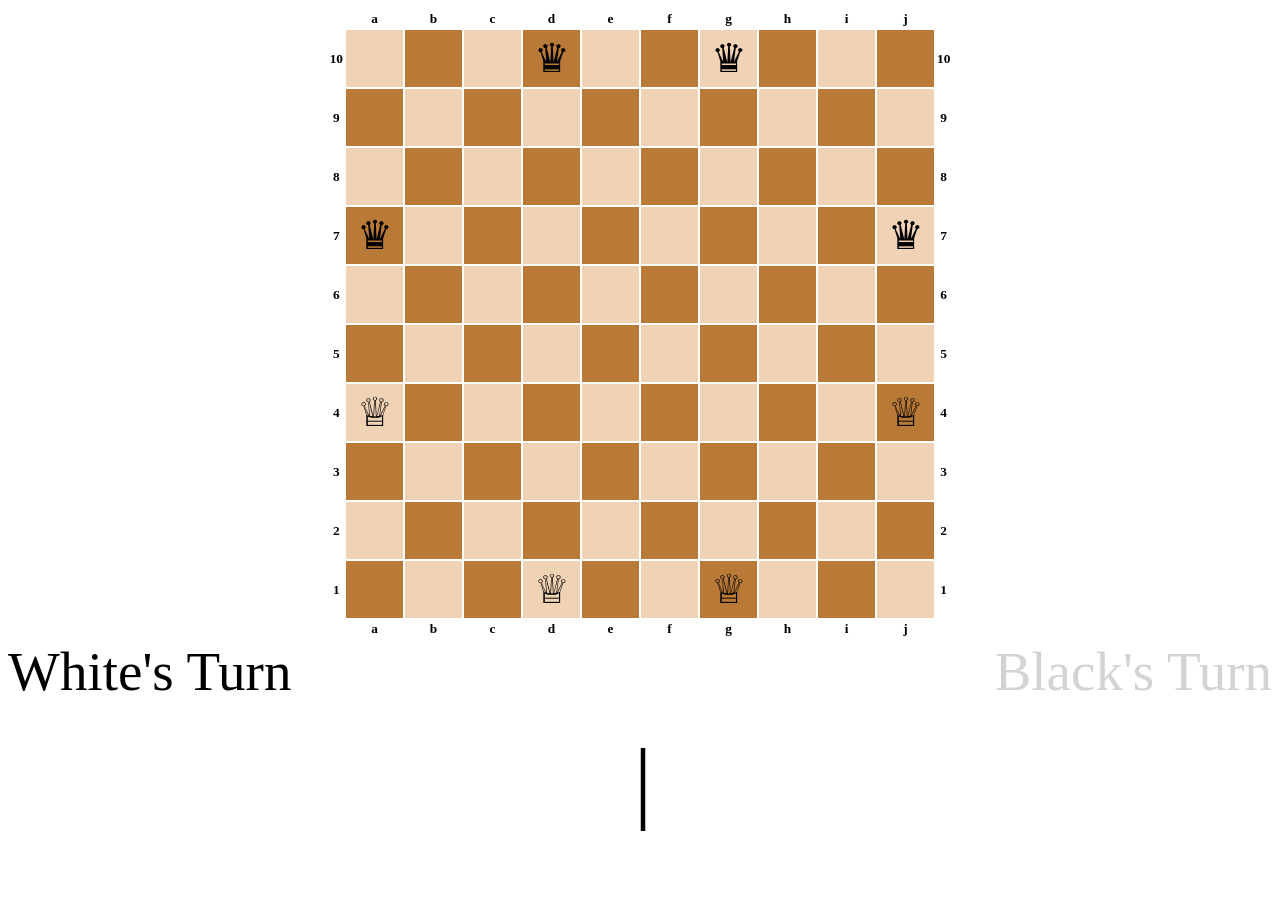
==== index.html @ f7ad94de "Pieces can move correctly now" ====
<!DOCTYPE html>
<html lang="en">
    
    <head><title>GameOfAmazons</title>
        <meta charset="UTF-8">
    <meta name="viewport" content="width=device-width, initial-scale=1.0">
        <link rel="stylesheet" type="text/css" href="style.css" />
        <script defer src="script.js"></script>
    
    
    </head>
    

    <body>
        <main>
        <div  class="white-turn-text mobile">
            White's Turn
        </div>
        <table>
            <tr>
                <th class="notations_cornor"></th>
                <th class="notations_hor">a</th><th class="notations_hor">b</th>
                <th class="notations_hor">c</th><th  class="notations_hor">d</th>
                <th class="notations_hor">e</th><th class="notations_hor">f</th>
                <th class="notations_hor">g</th><th class="notations_hor">h</th>
                <th class="notations_hor">i</th><th class="notations_hor">j</th>
                <th class="notations_cornor"></th>

            </tr>
            <tr>
                <!-- 10 -->
                <th class="notations_ver">10</th>
                <td class="lightsquare"></td><td></td>
                <td class="lightsquare"></td><td><div class="black-piece" id="1">♛</div></td>
                <td class="lightsquare"></td><td></td>
                <td class="lightsquare"><div class="black-piece" id="2">♛</div> </td><td></td>
                <td class="lightsquare"></td><td></td>
                <th class="notations_ver">10</th>
            </tr>
            <tr>
                <!-- 9 -->
                <th class="notations_ver">9</th>
                <td></td><td class="lightsquare"></td>
                <td></td><td class="lightsquare"></td>
                <td></td><td class="lightsquare"></td>
                <td></td><td class="lightsquare"></td>
                <td></td><td class="lightsquare"></td>
                <th class="notations_ver">9</th>
            </tr>
            <tr>
                <!-- 8 -->
                <th class="notations_ver">8</th>
                <td class="lightsquare"></td><td></td>
                <td class="lightsquare"></td><td></td>
                <td class="lightsquare"></td><td></td>
                <td class="lightsquare"></td><td></td>
                <td class="lightsquare"></td><td></td>
                <th class="notations_ver">8</th>
            </tr>
            <tr>
                <!-- 7 -->
                <th class="notations_ver">7</th>
                <td><div class="black-piece" id="3">♛</div> </td><td class="lightsquare"></td>
                <td></td><td class="lightsquare"></td>
                <td></td><td class="lightsquare"></td>
                <td></td><td class="lightsquare"></td>
                <td></td><td class="lightsquare"><div class="black-piece" id="4">♛</div></td>
                <th class="notations_ver">7</th>
                
            </tr>
            <tr>
                <!-- 6 -->
                <th class="notations_ver">6</th>
                <td class="lightsquare"></td><td></td>
                <td class="lightsquare"></td><td></td>
                <td class="lightsquare"></td><td></td>
                <td class="lightsquare"></td><td></td>
                <td class="lightsquare"></td><td></td>
                <th class="notations_ver">6</td>
            </tr>
            <tr>
                <!-- 5 -->
                <th class="notations_ver">5</th>
                <td></td><td class="lightsquare"></td>
                <td></td><td class="lightsquare"></td>
                <td></td><td class="lightsquare"></td>
                <td></td><td class="lightsquare"></td>
                <td></td><td class="lightsquare"></td>
                <th class="notations_ver">5</th>
                
            </tr>
            <tr>
                <!-- 4 -->
                <th class="notations_ver">4</th>
                <td class="lightsquare"><div class="white-piece" id="5">♕</div></td><td></td>
                <td class="lightsquare"></td><td></td>
                <td class="lightsquare"></td><td></td>
                <td class="lightsquare"></td><td></td>
                <td class="lightsquare"></td><td><div class="white-piece" id="6">♕</div></td>
                <th class="notations_ver">4</th>
            </tr>
            <tr>
                <!-- 3 -->
                <th class="notations_ver">3</th>
                <td></td><td class="lightsquare"></td>
                <td></td><td class="lightsquare"></td>
                <td></td><td class="lightsquare"></td>
                <td></td><td class="lightsquare"></td>
                <td></td><td class="lightsquare"></td>
                <th class="notations_ver">3</th>
                
            </tr>
            <tr>
                <!-- 2 -->
                <th class="notations_ver">2</th>
                <td class="lightsquare"></td><td></td>
                <td class="lightsquare"></td><td></td>
                <td class="lightsquare"></td><td></td>
                <td class="lightsquare"></td><td></td>
                <td class="lightsquare"></td><td></td>
                <th class="notations_ver">2</th>
            </tr>
            <tr>
                <!-- 1 -->
                <th class="notations_ver">1</th>
                <td></td><td class="lightsquare"></td>
                <td></td><td class="lightsquare"><div class="white-piece" id="7">♕</div></td>
                <td></td><td class="lightsquare"></td>
                <td><div class="white-piece" id="8">♕</div></td><td class="lightsquare"></td>
                <td></td><td class="lightsquare"></td>
                <th class="notations_ver">1</th>
                
            </tr>
            <tr>
                <th class="notations_cornor"></th>
                <th  class="notations_hor">a</th><th class="notations_hor">b</th>
                <th class="notations_hor">c</th><th  class="notations_hor">d</th>
                <th class="notations_hor">e</th><th class="notations_hor">f</th>
                <th class="notations_hor">g</th><th class="notations_hor">h</th>
                <th class="notations_hor">i</th><th class="notations_hor">j</th>
                <th class="notations_cornor"></th>

            </tr>
            
        </table>
        <div class="desktop">
        <div class="white-turn-text">White's Turn</div>
        <p id="divider">|</p>
        <div class="black-turn-text">Black's Turn</div>
    </div>
    <div class="black-turn-text mobile">
        Black's Turn
    </div>
</main>
    </body>
</html>
---- style.css ----
td{
                
    font-size: 40px;
    display: table-cell;
    vertical-align: middle;
    background-color: #ba7a37;
    width: 55px;
    height: 55px;
    text-align: center;
}
td{
    
    font-size: 40px;
    display: table-cell;
    vertical-align: middle;
    background-color: #ba7a37;
    width: 55px;
    height: 55px;
    text-align: center;
}

main {
    display: flex;
    flex-direction: column;
    justify-content: space-between;
    align-items: center;
    height: 100vh;
}



.mobile {
    display: none;
}

.desktop {
    margin: 0;
    width: 100%;
}

.white-turn-text {
    text-align: center;
    color: black;
    font-family: "open sans";
    font-size: 55px;
}

.black-turn-text {
    text-align: center;
    font-family: "open sans";
    font-size: 55px;
    color: lightgray;
}

#divider{
    font-size: 90px;
    margin-left: 15px;
    margin-right: 15px;
}

.lightsquare{
    background-color: #f0d2b4;
}

.notations_hor{
    background-color: transparent;
    text-align: center;
    width: 55px;
    height: 10px;
    font-size: smaller;
}

div {
    display: flex;
    justify-content: space-between;
}

.black-piece{
    display: inline;
}

.white-piece{
    display: inline;
}


.notations_ver{
    background-color: transparent;
    text-align: center;
    width: 0px;
    height: 55px;
    font-size: smaller;
}
.notations_cornor{
    background-color: transparent;
    text-align: center;
    width: 0px;
    height: 0px;
    font-size: smaller;
}

@media screen and (max-width: 560px) {
    .white-piece {
        height: 4.5vw;
        width: 4.5vw;
    }

    .black-piece {
        height: 4.5vw;
        width: 4.5vw;
    }

    td {
        width: 12vw;
        height: 12vw;
    }

    .red-turn-text {
        font-size: 40px;
    }
    
    .black-turn-text {
        font-size: 40px;
    }

    table {
        margin: 0;
    }

    .mobile {
        display: block;
    }

    .desktop {
        display: none;
    }

    .red-turn-text {
        -webkit-transform:rotate(-180deg);
        -moz-transform:rotate(-180deg);
        -o-transform:rotate(-180deg);
        transform:rotate(-180deg);
        filter:progid:DXImageTransform.Microsoft.BasicImage(rotation=2);    
    }
}

@media screen and (max-width: 380px) {
    .white-piece {
        height: 3vw;
        width: 3vw;
    }

    .black-piece {
        height: 3vw;
        width: 3vw;
    }
}
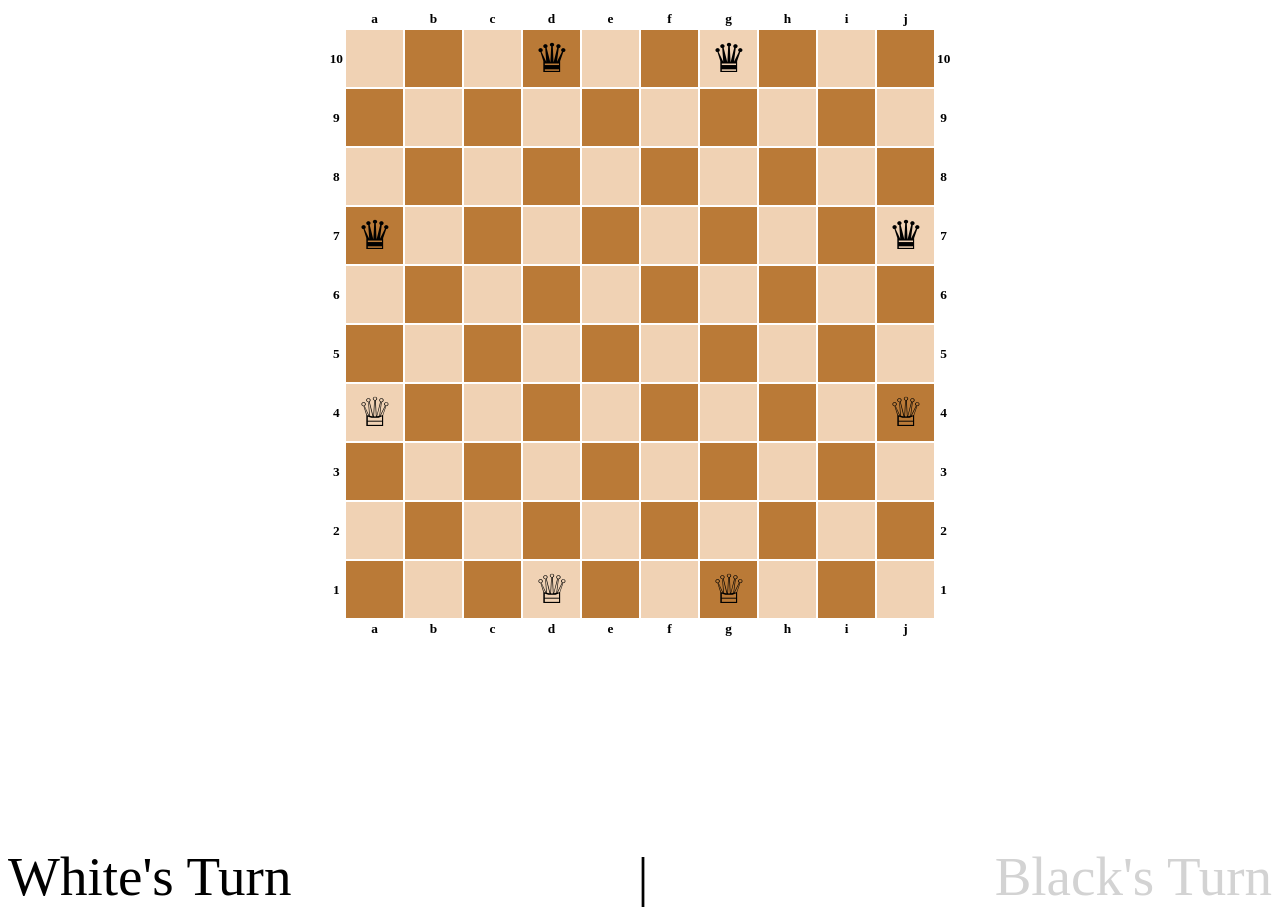
==== commit 5109f4a2: "All bug fixed, finishing touch remains" ====
--- a/index.html
+++ b/index.html
@@ -145,7 +145,7 @@
         </table>
         <div class="desktop">
         <div class="white-turn-text">White's Turn</div>
-        <p id="divider">|</p>
+        <div id="divider">|</div>
         <div class="black-turn-text">Black's Turn</div>
     </div>
     <div class="black-turn-text mobile">
--- a/style.css
+++ b/style.css
@@ -8,15 +8,9 @@
     height: 55px;
     text-align: center;
 }
-td{
-    
+.circle:before {
+    content: ' \25CF';
     font-size: 40px;
-    display: table-cell;
-    vertical-align: middle;
-    background-color: #ba7a37;
-    width: 55px;
-    height: 55px;
-    text-align: center;
 }
 
 main {
@@ -53,7 +47,7 @@
 }
 
 #divider{
-    font-size: 90px;
+    font-size: 55px;
     margin-left: 15px;
     margin-right: 15px;
 }
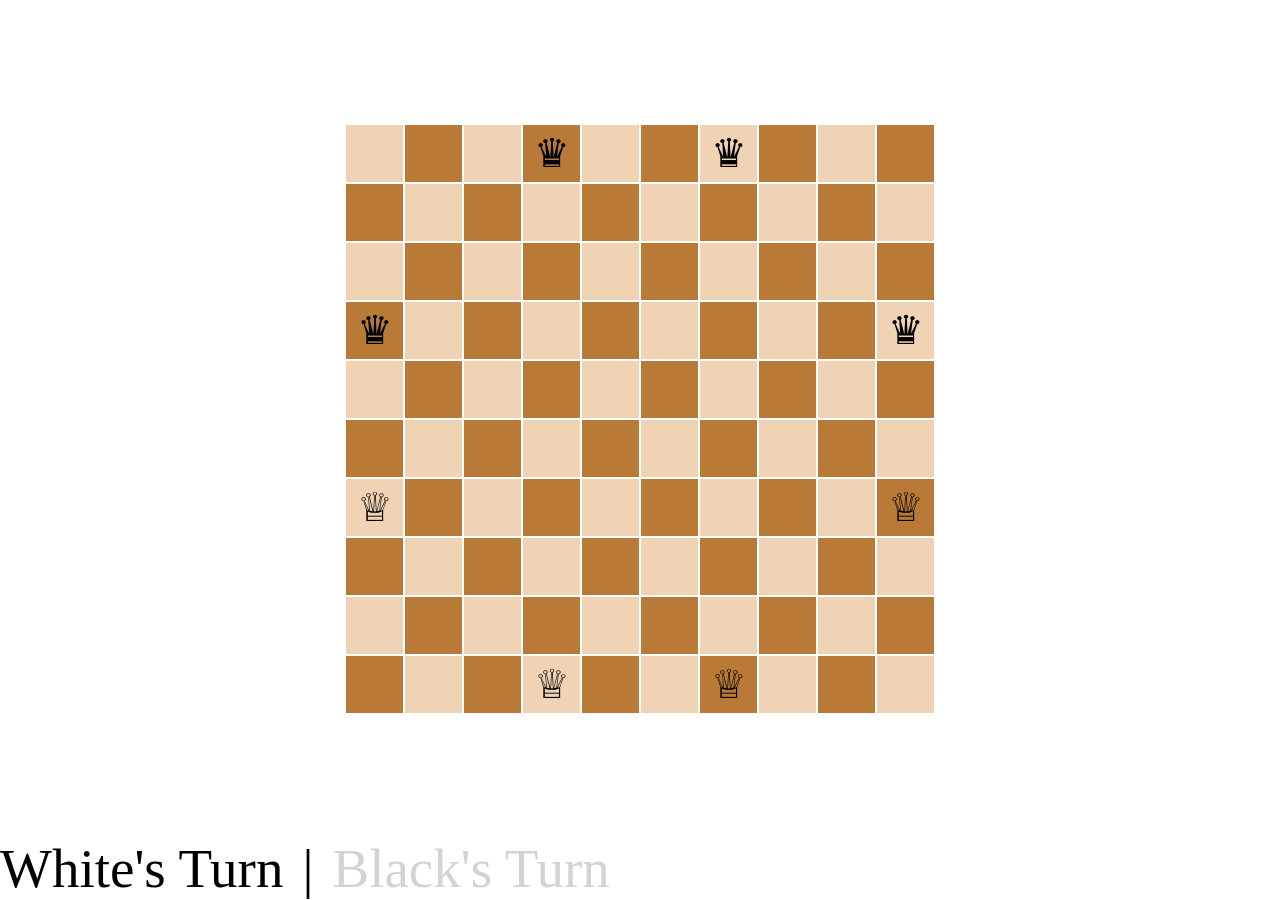
==== commit 71ec1d59: "no" ====
--- a/index.html
+++ b/index.html
@@ -4,143 +4,125 @@
     <head><title>GameOfAmazons</title>
         <meta charset="UTF-8">
     <meta name="viewport" content="width=device-width, initial-scale=1.0">
+    <meta http-equiv="X-UA-Compatible" content="ie=edge">
         <link rel="stylesheet" type="text/css" href="style.css" />
         <script defer src="script.js"></script>
-    
-    
     </head>
     
 
     <body>
         <main>
-        <div  class="white-turn-text mobile">
-            White's Turn
-        </div>
+            <div class="black-turn-text mobile">
+                Black's Turn
+            </div>
+        
         <table>
-            <tr>
-                <th class="notations_cornor"></th>
-                <th class="notations_hor">a</th><th class="notations_hor">b</th>
-                <th class="notations_hor">c</th><th  class="notations_hor">d</th>
-                <th class="notations_hor">e</th><th class="notations_hor">f</th>
-                <th class="notations_hor">g</th><th class="notations_hor">h</th>
-                <th class="notations_hor">i</th><th class="notations_hor">j</th>
-                <th class="notations_cornor"></th>
-
-            </tr>
+            
             <tr>
                 <!-- 10 -->
-                <th class="notations_ver">10</th>
+               
                 <td class="lightsquare"></td><td></td>
                 <td class="lightsquare"></td><td><div class="black-piece" id="1">♛</div></td>
                 <td class="lightsquare"></td><td></td>
                 <td class="lightsquare"><div class="black-piece" id="2">♛</div> </td><td></td>
                 <td class="lightsquare"></td><td></td>
-                <th class="notations_ver">10</th>
+            
             </tr>
             <tr>
                 <!-- 9 -->
-                <th class="notations_ver">9</th>
+                
                 <td></td><td class="lightsquare"></td>
                 <td></td><td class="lightsquare"></td>
                 <td></td><td class="lightsquare"></td>
                 <td></td><td class="lightsquare"></td>
                 <td></td><td class="lightsquare"></td>
-                <th class="notations_ver">9</th>
+                
             </tr>
             <tr>
                 <!-- 8 -->
-                <th class="notations_ver">8</th>
+                
                 <td class="lightsquare"></td><td></td>
                 <td class="lightsquare"></td><td></td>
                 <td class="lightsquare"></td><td></td>
                 <td class="lightsquare"></td><td></td>
                 <td class="lightsquare"></td><td></td>
-                <th class="notations_ver">8</th>
+                
             </tr>
             <tr>
                 <!-- 7 -->
-                <th class="notations_ver">7</th>
+                
                 <td><div class="black-piece" id="3">♛</div> </td><td class="lightsquare"></td>
                 <td></td><td class="lightsquare"></td>
                 <td></td><td class="lightsquare"></td>
                 <td></td><td class="lightsquare"></td>
                 <td></td><td class="lightsquare"><div class="black-piece" id="4">♛</div></td>
-                <th class="notations_ver">7</th>
+               
                 
             </tr>
             <tr>
                 <!-- 6 -->
-                <th class="notations_ver">6</th>
+                
                 <td class="lightsquare"></td><td></td>
                 <td class="lightsquare"></td><td></td>
                 <td class="lightsquare"></td><td></td>
                 <td class="lightsquare"></td><td></td>
                 <td class="lightsquare"></td><td></td>
-                <th class="notations_ver">6</td>
+                
             </tr>
             <tr>
                 <!-- 5 -->
-                <th class="notations_ver">5</th>
+                
                 <td></td><td class="lightsquare"></td>
                 <td></td><td class="lightsquare"></td>
                 <td></td><td class="lightsquare"></td>
                 <td></td><td class="lightsquare"></td>
                 <td></td><td class="lightsquare"></td>
-                <th class="notations_ver">5</th>
+                
                 
             </tr>
             <tr>
                 <!-- 4 -->
-                <th class="notations_ver">4</th>
+                
                 <td class="lightsquare"><div class="white-piece" id="5">♕</div></td><td></td>
                 <td class="lightsquare"></td><td></td>
                 <td class="lightsquare"></td><td></td>
                 <td class="lightsquare"></td><td></td>
                 <td class="lightsquare"></td><td><div class="white-piece" id="6">♕</div></td>
-                <th class="notations_ver">4</th>
+                
             </tr>
             <tr>
                 <!-- 3 -->
-                <th class="notations_ver">3</th>
+                
                 <td></td><td class="lightsquare"></td>
                 <td></td><td class="lightsquare"></td>
                 <td></td><td class="lightsquare"></td>
                 <td></td><td class="lightsquare"></td>
                 <td></td><td class="lightsquare"></td>
-                <th class="notations_ver">3</th>
+                
                 
             </tr>
             <tr>
                 <!-- 2 -->
-                <th class="notations_ver">2</th>
+                
                 <td class="lightsquare"></td><td></td>
                 <td class="lightsquare"></td><td></td>
                 <td class="lightsquare"></td><td></td>
                 <td class="lightsquare"></td><td></td>
                 <td class="lightsquare"></td><td></td>
-                <th class="notations_ver">2</th>
+                
             </tr>
             <tr>
                 <!-- 1 -->
-                <th class="notations_ver">1</th>
+                
                 <td></td><td class="lightsquare"></td>
                 <td></td><td class="lightsquare"><div class="white-piece" id="7">♕</div></td>
                 <td></td><td class="lightsquare"></td>
                 <td><div class="white-piece" id="8">♕</div></td><td class="lightsquare"></td>
                 <td></td><td class="lightsquare"></td>
-                <th class="notations_ver">1</th>
+                
                 
             </tr>
-            <tr>
-                <th class="notations_cornor"></th>
-                <th  class="notations_hor">a</th><th class="notations_hor">b</th>
-                <th class="notations_hor">c</th><th  class="notations_hor">d</th>
-                <th class="notations_hor">e</th><th class="notations_hor">f</th>
-                <th class="notations_hor">g</th><th class="notations_hor">h</th>
-                <th class="notations_hor">i</th><th class="notations_hor">j</th>
-                <th class="notations_cornor"></th>
-
-            </tr>
+            
             
         </table>
         <div class="desktop">
@@ -148,9 +130,10 @@
         <div id="divider">|</div>
         <div class="black-turn-text">Black's Turn</div>
     </div>
-    <div class="black-turn-text mobile">
-        Black's Turn
+    <div  class="white-turn-text mobile">
+        White's Turn
     </div>
+    
 </main>
     </body>
 </html>
--- a/style.css
+++ b/style.css
@@ -1,3 +1,7 @@
+* {
+    margin:auto;
+}
+
 td{
                 
     font-size: 40px;
@@ -10,7 +14,7 @@
 }
 .circle:before {
     content: ' \25CF';
-    font-size: 40px;
+    font-size: 45px;
 }
 
 main {
@@ -65,8 +69,8 @@
 }
 
 div {
-    display: flex;
-    justify-content: space-between;
+    display: inline-block;
+    
 }
 
 .black-piece{
@@ -94,22 +98,31 @@
 }
 
 @media screen and (max-width: 560px) {
+    td {
+        width: 12vw;
+        height: 12vw;
+    }
+    th {
+        width: 12vw;
+        height: 12vw;
+    }
+    
     .white-piece {
         height: 4.5vw;
         width: 4.5vw;
+        size: 4.5vw;
     }
 
     .black-piece {
         height: 4.5vw;
         width: 4.5vw;
+        size: 4.5vw;
     }
 
-    td {
-        width: 12vw;
-        height: 12vw;
-    }
+    
+    
 
-    .red-turn-text {
+    .white-turn-text {
         font-size: 40px;
     }
     
@@ -129,13 +142,7 @@
         display: none;
     }
 
-    .red-turn-text {
-        -webkit-transform:rotate(-180deg);
-        -moz-transform:rotate(-180deg);
-        -o-transform:rotate(-180deg);
-        transform:rotate(-180deg);
-        filter:progid:DXImageTransform.Microsoft.BasicImage(rotation=2);    
-    }
+    
 }
 
 @media screen and (max-width: 380px) {
@@ -148,4 +155,36 @@
         height: 3vw;
         width: 3vw;
     }
+}
+
+@media screen and (max-width: 345px) {
+    .white-piece {
+        height: 2.5vw;
+        width: 2.5vw;
+    }
+
+    .black-piece {
+        height: 2.5vw;
+        width: 2.5vw;
+    }
+}
+
+@media screen and (max-width: 300px) {
+    .white-piece {
+        height: 1.5vw;
+        width: 1.5vw;
+    }
+
+    .black-piece {
+        height: 1.5vw;
+        width: 1.5vw;
+    }
+
+    .white-turn-text {
+        font-size: 35px;
+    }
+    
+    .black-turn-text {
+        font-size: 35px;
+    }
 }
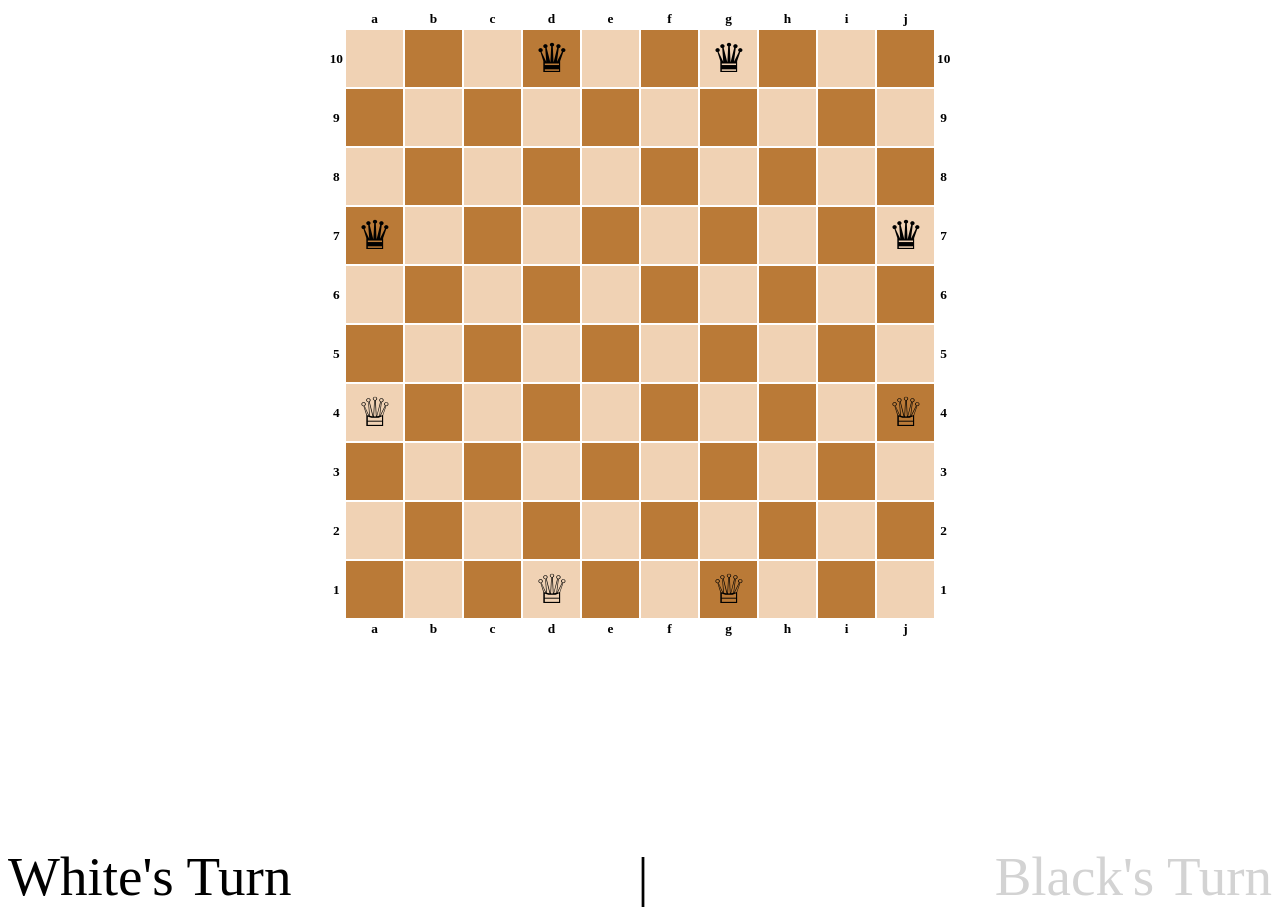
==== commit 4478e31f: "previous" ====
--- a/index.html
+++ b/index.html
@@ -4,7 +4,6 @@
     <head><title>GameOfAmazons</title>
         <meta charset="UTF-8">
     <meta name="viewport" content="width=device-width, initial-scale=1.0">
-    <meta http-equiv="X-UA-Compatible" content="ie=edge">
         <link rel="stylesheet" type="text/css" href="style.css" />
         <script defer src="script.js"></script>
     </head>
@@ -12,117 +11,134 @@
 
     <body>
         <main>
-            <div class="black-turn-text mobile">
-                Black's Turn
-            </div>
-        
+        <div  class="white-turn-text mobile">
+            White's Turn
+        </div>
         <table>
-            
+            <tr>
+                <th class="notations_cornor"></th>
+                <th class="notations_hor">a</th><th class="notations_hor">b</th>
+                <th class="notations_hor">c</th><th  class="notations_hor">d</th>
+                <th class="notations_hor">e</th><th class="notations_hor">f</th>
+                <th class="notations_hor">g</th><th class="notations_hor">h</th>
+                <th class="notations_hor">i</th><th class="notations_hor">j</th>
+                <th class="notations_cornor"></th>
+
+            </tr>
             <tr>
                 <!-- 10 -->
-               
+                <th class="notations_ver">10</th>
                 <td class="lightsquare"></td><td></td>
                 <td class="lightsquare"></td><td><div class="black-piece" id="1">♛</div></td>
                 <td class="lightsquare"></td><td></td>
                 <td class="lightsquare"><div class="black-piece" id="2">♛</div> </td><td></td>
                 <td class="lightsquare"></td><td></td>
-            
+                <th class="notations_ver">10</th>
             </tr>
             <tr>
                 <!-- 9 -->
-                
+                <th class="notations_ver">9</th>
                 <td></td><td class="lightsquare"></td>
                 <td></td><td class="lightsquare"></td>
                 <td></td><td class="lightsquare"></td>
                 <td></td><td class="lightsquare"></td>
                 <td></td><td class="lightsquare"></td>
-                
+                <th class="notations_ver">9</th>
             </tr>
             <tr>
                 <!-- 8 -->
-                
+                <th class="notations_ver">8</th>
                 <td class="lightsquare"></td><td></td>
                 <td class="lightsquare"></td><td></td>
                 <td class="lightsquare"></td><td></td>
                 <td class="lightsquare"></td><td></td>
                 <td class="lightsquare"></td><td></td>
-                
+                <th class="notations_ver">8</th>
             </tr>
             <tr>
                 <!-- 7 -->
-                
+                <th class="notations_ver">7</th>
                 <td><div class="black-piece" id="3">♛</div> </td><td class="lightsquare"></td>
                 <td></td><td class="lightsquare"></td>
                 <td></td><td class="lightsquare"></td>
                 <td></td><td class="lightsquare"></td>
                 <td></td><td class="lightsquare"><div class="black-piece" id="4">♛</div></td>
-               
+                <th class="notations_ver">7</th>
                 
             </tr>
             <tr>
                 <!-- 6 -->
-                
+                <th class="notations_ver">6</th>
                 <td class="lightsquare"></td><td></td>
                 <td class="lightsquare"></td><td></td>
                 <td class="lightsquare"></td><td></td>
                 <td class="lightsquare"></td><td></td>
                 <td class="lightsquare"></td><td></td>
-                
+                <th class="notations_ver">6</td>
             </tr>
             <tr>
                 <!-- 5 -->
-                
+                <th class="notations_ver">5</th>
                 <td></td><td class="lightsquare"></td>
                 <td></td><td class="lightsquare"></td>
                 <td></td><td class="lightsquare"></td>
                 <td></td><td class="lightsquare"></td>
                 <td></td><td class="lightsquare"></td>
-                
+                <th class="notations_ver">5</th>
                 
             </tr>
             <tr>
                 <!-- 4 -->
-                
+                <th class="notations_ver">4</th>
                 <td class="lightsquare"><div class="white-piece" id="5">♕</div></td><td></td>
                 <td class="lightsquare"></td><td></td>
                 <td class="lightsquare"></td><td></td>
                 <td class="lightsquare"></td><td></td>
                 <td class="lightsquare"></td><td><div class="white-piece" id="6">♕</div></td>
-                
+                <th class="notations_ver">4</th>
             </tr>
             <tr>
                 <!-- 3 -->
-                
+                <th class="notations_ver">3</th>
                 <td></td><td class="lightsquare"></td>
                 <td></td><td class="lightsquare"></td>
                 <td></td><td class="lightsquare"></td>
                 <td></td><td class="lightsquare"></td>
                 <td></td><td class="lightsquare"></td>
-                
+                <th class="notations_ver">3</th>
                 
             </tr>
             <tr>
                 <!-- 2 -->
-                
+                <th class="notations_ver">2</th>
                 <td class="lightsquare"></td><td></td>
                 <td class="lightsquare"></td><td></td>
                 <td class="lightsquare"></td><td></td>
                 <td class="lightsquare"></td><td></td>
                 <td class="lightsquare"></td><td></td>
-                
+                <th class="notations_ver">2</th>
             </tr>
             <tr>
                 <!-- 1 -->
-                
+                <th class="notations_ver">1</th>
                 <td></td><td class="lightsquare"></td>
                 <td></td><td class="lightsquare"><div class="white-piece" id="7">♕</div></td>
                 <td></td><td class="lightsquare"></td>
                 <td><div class="white-piece" id="8">♕</div></td><td class="lightsquare"></td>
                 <td></td><td class="lightsquare"></td>
-                
+                <th class="notations_ver">1</th>
                 
             </tr>
-            
+            <tr>
+                <th class="notations_cornor"></th>
+                <th  class="notations_hor">a</th><th class="notations_hor">b</th>
+                <th class="notations_hor">c</th><th  class="notations_hor">d</th>
+                <th class="notations_hor">e</th><th class="notations_hor">f</th>
+                <th class="notations_hor">g</th><th class="notations_hor">h</th>
+                <th class="notations_hor">i</th><th class="notations_hor">j</th>
+                <th class="notations_cornor"></th>
+
+            </tr>
             
         </table>
         <div class="desktop">
@@ -130,10 +146,9 @@
         <div id="divider">|</div>
         <div class="black-turn-text">Black's Turn</div>
     </div>
-    <div  class="white-turn-text mobile">
-        White's Turn
+    <div class="black-turn-text mobile">
+        Black's Turn
     </div>
-    
 </main>
     </body>
 </html>
--- a/style.css
+++ b/style.css
@@ -1,7 +1,3 @@
-* {
-    margin:auto;
-}
-
 td{
                 
     font-size: 40px;
@@ -69,8 +65,8 @@
 }
 
 div {
-    display: inline-block;
-    
+    display: flex;
+    justify-content: space-between;
 }
 
 .black-piece{
@@ -98,29 +94,20 @@
 }
 
 @media screen and (max-width: 560px) {
-    td {
-        width: 12vw;
-        height: 12vw;
-    }
-    th {
-        width: 12vw;
-        height: 12vw;
-    }
-    
     .white-piece {
         height: 4.5vw;
         width: 4.5vw;
-        size: 4.5vw;
     }
 
     .black-piece {
         height: 4.5vw;
         width: 4.5vw;
-        size: 4.5vw;
     }
 
-    
-    
+    td {
+        width: 12vw;
+        height: 12vw;
+    }
 
     .white-turn-text {
         font-size: 40px;
@@ -142,7 +129,13 @@
         display: none;
     }
 
-    
+    .white-turn-text {
+        -webkit-transform:rotate(-180deg);
+        -moz-transform:rotate(-180deg);
+        -o-transform:rotate(-180deg);
+        transform:rotate(-180deg);
+        filter:progid:DXImageTransform.Microsoft.BasicImage(rotation=2);    
+    }
 }
 
 @media screen and (max-width: 380px) {
@@ -155,36 +148,4 @@
         height: 3vw;
         width: 3vw;
     }
-}
-
-@media screen and (max-width: 345px) {
-    .white-piece {
-        height: 2.5vw;
-        width: 2.5vw;
-    }
-
-    .black-piece {
-        height: 2.5vw;
-        width: 2.5vw;
-    }
-}
-
-@media screen and (max-width: 300px) {
-    .white-piece {
-        height: 1.5vw;
-        width: 1.5vw;
-    }
-
-    .black-piece {
-        height: 1.5vw;
-        width: 1.5vw;
-    }
-
-    .white-turn-text {
-        font-size: 35px;
-    }
-    
-    .black-turn-text {
-        font-size: 35px;
-    }
 }
